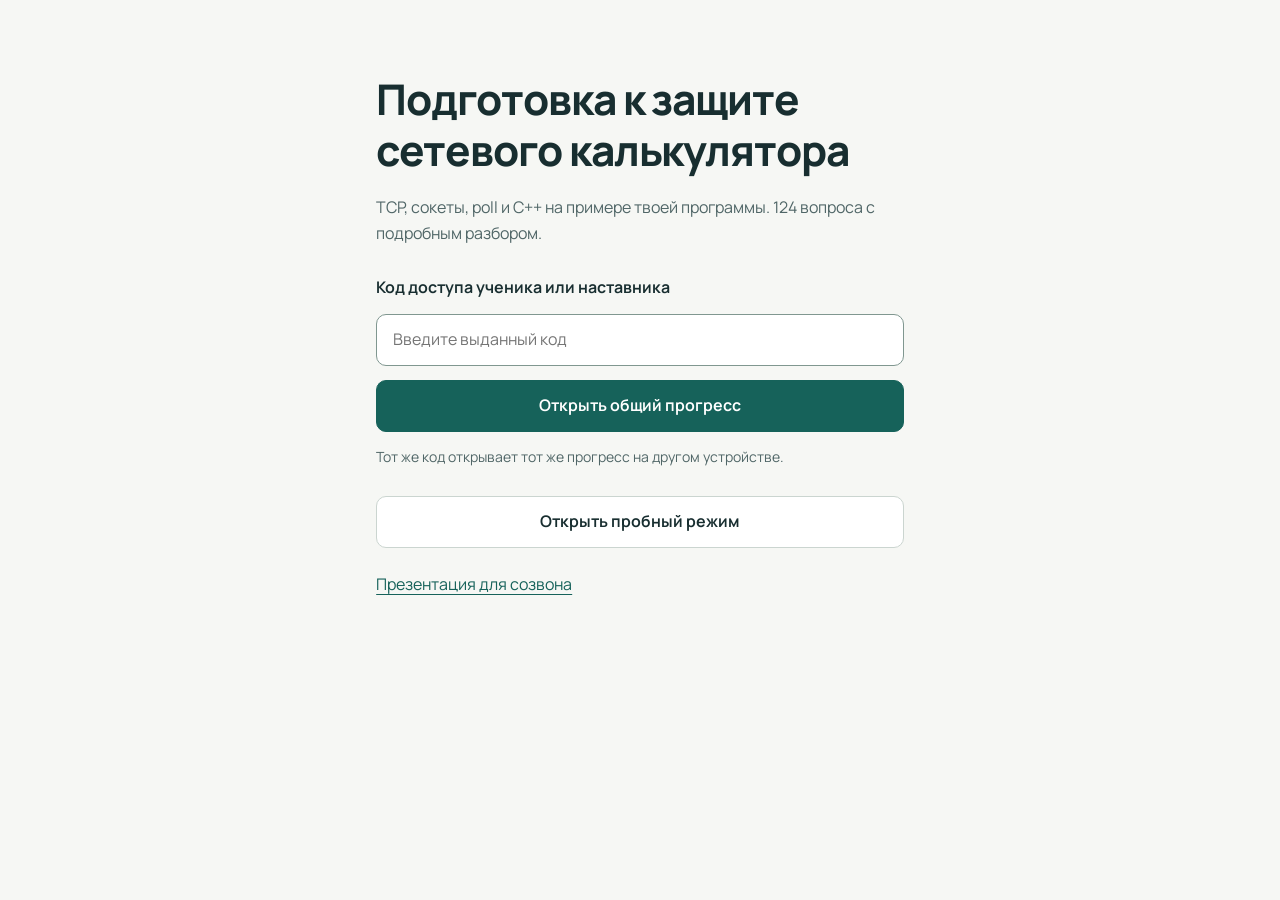
==== index.html @ bf2883ff "Add TCP calculator defense trainer and presentation" ====
<!doctype html>
<html lang="ru">
<head>
  <meta charset="utf-8">
  <meta name="viewport" content="width=device-width, initial-scale=1">
  <meta name="theme-color" content="#16625a">
  <meta name="description" content="Подготовка к защите сетевого калькулятора: TCP, сокеты, poll и C++ с разбором исходного кода.">
  <title>Сетевой калькулятор · Подготовка к защите</title>
  <link rel="icon" href="data:,">
  <link rel="stylesheet" href="style.css">
  <script src="config.js"></script>
  <script type="module" src="app.js"></script>
</head>
<body>
  <a class="skip" href="#main">К содержимому</a>
  <div id="app"><main class="loading"><h1>Сетевой калькулятор</h1><p>Загружаем материалы подготовки…</p></main></div>
  <noscript>Для карточек нужен JavaScript. Презентацию можно открыть отдельно.</noscript>
</body>
</html>
---- style.css ----
@font-face{font-family:Manrope;src:url('assets/Manrope.ttf') format('truetype');font-weight:200 800;font-display:swap}
:root{color-scheme:light;--paper:#f6f7f4;--white:#fff;--ink:#182e30;--accent:#16625a;--soft:#e3efeb;--muted:#506667;--line:#cbd5d0;--danger:#a63c35;--bad:#fff1ed;--radius:14px;--space:24px;font-family:Manrope,Arial,sans-serif;color:var(--ink);background:var(--paper);font-size:16px;line-height:1.6}
*{box-sizing:border-box}body{margin:0}button,input,select{font:inherit}button,a,input,summary{touch-action:manipulation}button{cursor:pointer}button:disabled{cursor:not-allowed;opacity:.55}button,.button{border:1px solid var(--line);background:var(--white);color:var(--ink);padding:12px 20px;border-radius:10px;min-height:48px;font-weight:650;text-decoration:none;display:inline-flex;align-items:center;justify-content:center;gap:10px}button:hover:not(:disabled),.button:hover{border-color:var(--accent);background:var(--soft)}button.primary,.button.primary{background:var(--accent);border-color:var(--accent);color:white}button.primary:hover:not(:disabled){background:#104f48}button.quiet{background:transparent;border-color:transparent;padding:10px 14px}button.danger{color:var(--danger)}a{color:var(--accent);text-underline-offset:4px}:focus-visible{outline:3px solid #c47724;outline-offset:4px}::selection{background:#bce4d8;color:#112c26}input{caret-color:var(--accent)}*{scrollbar-color:#99b4ab var(--paper);scrollbar-width:thin}
h1,h2,h3,p{margin:0}h1{font-size:clamp(28px,3.3vw,43px);line-height:1.2;letter-spacing:-.025em;font-weight:750;max-width:24ch}h2{font-size:clamp(23px,2.4vw,30px);line-height:1.35;letter-spacing:-.02em;font-weight:730}h3{font-size:18px;line-height:1.4}p{max-width:72ch}p+p{margin-top:16px}small,.small{font-size:14px}.muted{color:var(--muted)}.skip{position:absolute;top:-100px;left:16px;z-index:30;background:white;padding:12px}.skip:focus{top:12px}.loading{max-width:900px;margin:10vh auto;padding:24px}
.shell{display:grid;grid-template-columns:248px minmax(0,1fr);min-height:100dvh}.side{background:#eaf0eb;padding:32px 22px;border-right:1px solid var(--line);position:sticky;top:0;height:100dvh;display:flex;flex-direction:column;gap:32px}.brand{font-size:19px;line-height:1.3;font-weight:800;text-decoration:none;color:var(--ink)}.brand small{display:block;margin-top:8px;font-weight:500;color:var(--muted)}nav{display:grid;gap:8px}nav button{justify-content:flex-start;background:transparent;border-color:transparent}nav button[aria-current=page]{background:var(--white);border-color:var(--line)}.side-bottom{margin-top:auto;font-size:13px;color:var(--muted);display:grid;gap:12px}.side-bottom strong{font-size:14px;color:var(--ink)}.main-wrap{padding:34px clamp(22px,4vw,66px) 64px;min-width:0;max-width:1280px;width:100%;margin:0 auto}.top{display:flex;align-items:center;justify-content:space-between;gap:20px;margin-bottom:34px;color:var(--muted);font-size:14px}.sync{display:flex;align-items:center;gap:8px;flex-wrap:wrap}.sync[data-kind=ok]{color:var(--accent)}.sync[data-kind=error]{color:var(--danger)}.main{min-width:0}.intro{display:grid;gap:20px;margin-bottom:32px}.intro>p{font-size:17px;color:var(--muted)}.actions{display:flex;gap:12px;flex-wrap:wrap;align-items:center}.study-start{margin:28px 0 42px;padding:28px 0;border-top:1px solid var(--line);border-bottom:1px solid var(--line);display:flex;justify-content:space-between;align-items:center;gap:24px}.study-start p{margin-top:7px;color:var(--muted)}.stats-line{display:flex;gap:28px;flex-wrap:wrap;margin:22px 0 12px;font-size:15px}.stats-line strong{font-size:22px;font-variant-numeric:tabular-nums;margin-right:6px}.progress{height:7px;background:#dbe4de;overflow:hidden;border-radius:5px}.progress span{display:block;height:100%;background:var(--accent)}.program-head{display:flex;justify-content:space-between;gap:16px;align-items:center;margin:36px 0 18px}.topic-list{display:grid}.topic-row{display:grid;grid-template-columns:minmax(0,1fr) auto;gap:18px;padding:19px 0;border-bottom:1px solid var(--line);align-items:center}.topic-row h3{font-size:17px}.topic-row p{font-size:14px;color:var(--muted);margin-top:4px}.topic-right{display:flex;align-items:center;gap:18px;font-variant-numeric:tabular-nums}.topic-right span{font-size:14px;color:var(--muted)}.notice{padding:18px 22px;border:1px solid var(--line);border-radius:var(--radius);background:white;margin:22px 0}.notice.error{background:var(--bad);border-color:#e2b2a8;color:#823029}.notice.info{background:var(--soft)}.notice h3{margin-bottom:6px}.notice p{font-size:15px}
.quiz-top{display:flex;gap:16px;justify-content:space-between;align-items:center;margin-bottom:14px;font-size:14px;color:var(--muted)}.question-sheet{background:white;border:1px solid var(--line);border-radius:var(--radius);padding:clamp(22px,3.5vw,44px);margin:24px 0}.question-sheet h1{font-size:clamp(24px,2.4vw,32px);max-width:34ch}.question-sheet .context{margin:16px 0 25px;color:var(--muted);font-size:14px;overflow-wrap:anywhere}.answers{display:grid;gap:12px;margin-top:28px}.answer{display:grid;grid-template-columns:28px minmax(0,1fr);justify-content:start;text-align:left;padding:16px 18px;font-weight:550;line-height:1.5;min-height:68px}.answer .number{font-size:13px;color:var(--muted);padding-top:3px}.answer:disabled{opacity:1;cursor:default}.answer.correct{background:#e6f2eb;border-color:#4b8b65}.answer.incorrect{background:var(--bad);border-color:#b75142}.answer.selected{border-color:var(--accent);background:var(--soft)}.answer-label{display:block;font-size:13px;font-weight:750;margin-top:7px}.feedback{margin-top:28px;padding-top:26px;border-top:1px solid var(--line);animation:reveal .2s ease-out}.feedback h2{font-size:23px;margin-bottom:12px}.feedback.good h2{color:var(--accent)}.feedback.bad h2{color:var(--danger)}.feedback p{font-size:16px}.level-change{font-size:14px!important;color:var(--muted);margin-top:15px}.code-details{margin-top:22px}.code-details summary,details.review summary{cursor:pointer;font-weight:650;min-height:44px;padding:10px 0}.code-details pre{white-space:pre;overflow:auto;background:#142e30;color:#e6f2ed;padding:20px;border-radius:10px;font:14px/1.7 Consolas,monospace;tab-size:2;max-height:480px}.oral{background:#f0f3ee;margin-top:24px;padding:20px;border-radius:10px}.oral strong{display:block;margin-bottom:6px}.oral p{font-size:15px}.wrong-detail{margin-top:18px}.wrong-detail p{margin-top:15px;font-size:15px}.quiz-actions{justify-content:space-between}.result-score{font-size:42px;font-weight:750;letter-spacing:-.03em;margin:16px 0}.result-score small{font-size:20px;font-weight:500}details.review{border-bottom:1px solid var(--line);padding:14px 0}details.review .feedback{margin:12px 0;border:0;padding:15px 0}.review-status{display:inline-block;width:92px;font-size:13px;color:var(--muted)}.review-status.bad{color:var(--danger)}.review-status.good{color:var(--accent)}.rules{display:grid;gap:26px;margin-top:30px}.rules article{max-width:72ch}.rules h2{font-size:22px;margin-bottom:8px}.rules ol,.rules ul{padding-left:23px}.rules li{margin:10px 0}.login{max-width:630px;margin:40px auto}.login h1{margin-bottom:20px}.login form{display:grid;gap:14px;margin:28px 0}.login label{font-weight:650}.login input{width:100%;min-height:52px;border:1px solid #809790;border-radius:10px;padding:12px 16px;background:white;color:var(--ink)}.login .actions button{width:100%}.empty{padding:32px 0;color:var(--muted)}.table-wrap{overflow:auto}table{border-collapse:collapse;width:100%;font-size:14px;margin-top:24px}th,td{text-align:left;padding:14px 12px;border-bottom:1px solid var(--line);vertical-align:top}th{font-weight:750}td:first-child{max-width:42ch}td:not(:first-child){font-variant-numeric:tabular-nums;white-space:nowrap}.document-link{display:block;margin-top:24px}.filter{display:flex;gap:14px;margin:26px 0;flex-wrap:wrap}.filter input{border:1px solid var(--line);border-radius:9px;padding:10px 14px;min-height:46px;min-width:220px}.filter select{border:1px solid var(--line);border-radius:9px;padding:10px 12px;background:white;color:var(--ink);max-width:100%}@keyframes reveal{from{filter:brightness(.98)}to{filter:brightness(1)}}
@media(max-width:850px){.shell{display:block}.side{position:relative;height:auto;display:block;padding:18px 20px;border-right:0;border-bottom:1px solid var(--line)}.brand{font-size:16px}.brand small{display:none}nav{display:grid;grid-template-columns:1fr 1fr;gap:4px;margin-top:15px}nav button{white-space:nowrap;font-size:14px;padding:8px 12px;min-height:44px}.side-bottom{display:none}.main-wrap{padding:24px 20px 44px}.top{margin-bottom:24px;font-size:13px;align-items:start}.study-start{display:block}.study-start .actions{margin-top:22px}.question-sheet{padding:24px 20px}.topic-right{gap:12px}.topic-right button{font-size:14px;padding:8px 13px}.stats-line{gap:18px}.question-sheet .context{margin-bottom:16px}.quiz-top{align-items:start}.quiz-actions{gap:12px}.quiz-actions .primary{width:100%;order:-1}.login{margin-top:16px}.topic-row p{max-width:28ch}}
@media(max-width:480px){.topic-row{gap:12px}.topic-right{display:grid;gap:5px;justify-items:end}.stats-line{gap:10px 20px}.stats-line strong{font-size:19px}.stats-line span{font-size:13px}.question-sheet{margin-left:-8px;margin-right:-8px;padding:22px 16px}.answer{padding:14px 12px;gap:4px}.main-wrap{padding-left:18px;padding-right:18px}.program-head{display:block}.program-head p{margin-top:6px}.top>button{padding:5px;min-height:34px}.review-status{display:block;width:auto}.filter input{width:100%}}
@media(prefers-reduced-motion:reduce){*,*::before,*::after{animation:none!important;transition:none!important;scroll-behavior:auto!important}}
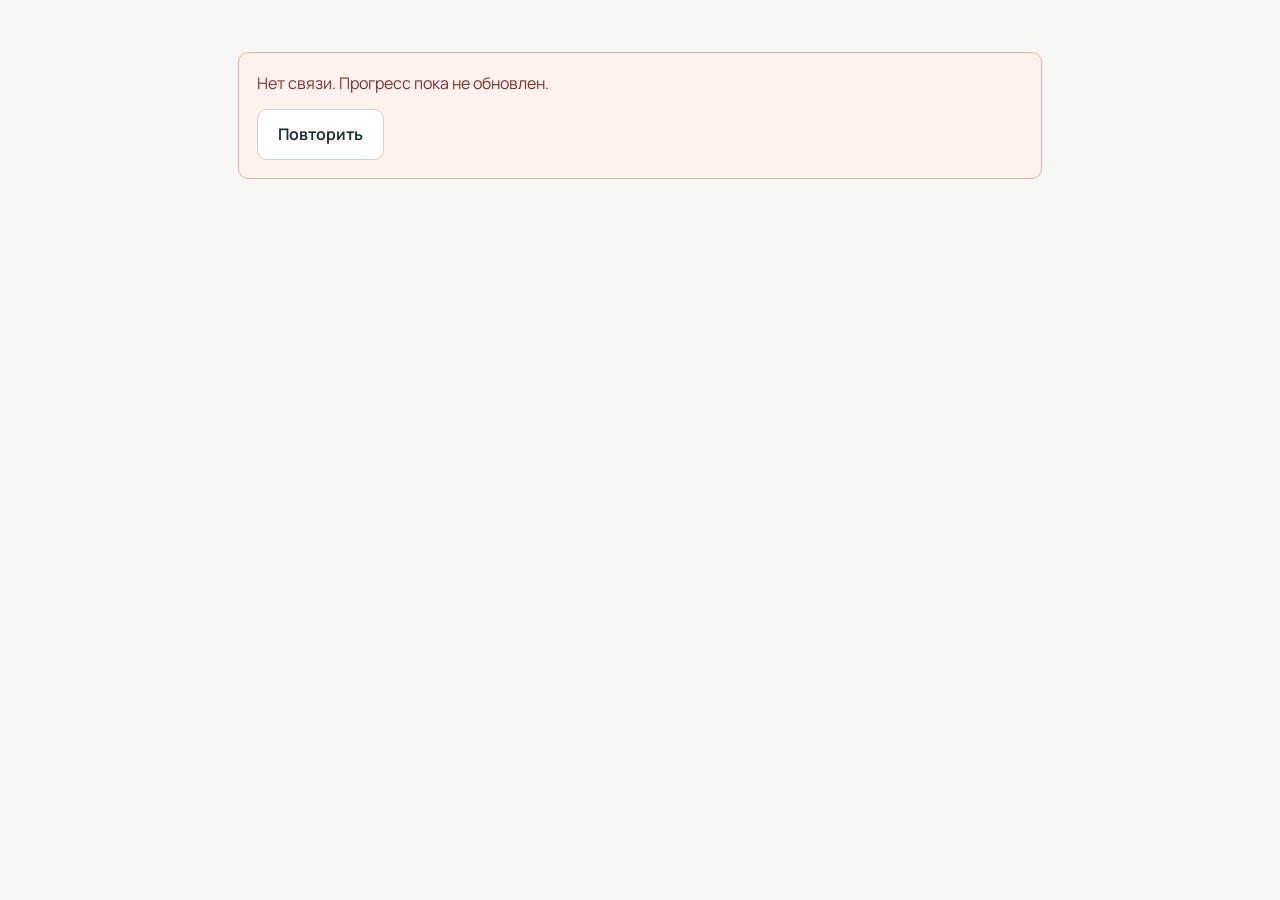
==== commit cc080c64: "Simplify trainer to shared tickets, topics and final test" ====
--- a/index.html
+++ b/index.html
@@ -4,8 +4,7 @@
   <meta charset="utf-8">
   <meta name="viewport" content="width=device-width, initial-scale=1">
   <meta name="theme-color" content="#16625a">
-  <meta name="description" content="Подготовка к защите сетевого калькулятора: TCP, сокеты, poll и C++ с разбором исходного кода.">
-  <title>Сетевой калькулятор · Подготовка к защите</title>
+  <title>Подготовка к защите</title>
   <link rel="icon" href="data:,">
   <link rel="stylesheet" href="style.css">
   <script src="config.js"></script>
@@ -13,7 +12,7 @@
 </head>
 <body>
   <a class="skip" href="#main">К содержимому</a>
-  <div id="app"><main class="loading"><h1>Сетевой калькулятор</h1><p>Загружаем материалы подготовки…</p></main></div>
-  <noscript>Для карточек нужен JavaScript. Презентацию можно открыть отдельно.</noscript>
+  <div id="app"><main><p>Загрузка…</p></main></div>
+  <noscript>Для билетов нужен JavaScript.</noscript>
 </body>
 </html>
--- a/style.css
+++ b/style.css
@@ -1,9 +1,7 @@
 @font-face{font-family:Manrope;src:url('assets/Manrope.ttf') format('truetype');font-weight:200 800;font-display:swap}
-:root{color-scheme:light;--paper:#f6f7f4;--white:#fff;--ink:#182e30;--accent:#16625a;--soft:#e3efeb;--muted:#506667;--line:#cbd5d0;--danger:#a63c35;--bad:#fff1ed;--radius:14px;--space:24px;font-family:Manrope,Arial,sans-serif;color:var(--ink);background:var(--paper);font-size:16px;line-height:1.6}
-*{box-sizing:border-box}body{margin:0}button,input,select{font:inherit}button,a,input,summary{touch-action:manipulation}button{cursor:pointer}button:disabled{cursor:not-allowed;opacity:.55}button,.button{border:1px solid var(--line);background:var(--white);color:var(--ink);padding:12px 20px;border-radius:10px;min-height:48px;font-weight:650;text-decoration:none;display:inline-flex;align-items:center;justify-content:center;gap:10px}button:hover:not(:disabled),.button:hover{border-color:var(--accent);background:var(--soft)}button.primary,.button.primary{background:var(--accent);border-color:var(--accent);color:white}button.primary:hover:not(:disabled){background:#104f48}button.quiet{background:transparent;border-color:transparent;padding:10px 14px}button.danger{color:var(--danger)}a{color:var(--accent);text-underline-offset:4px}:focus-visible{outline:3px solid #c47724;outline-offset:4px}::selection{background:#bce4d8;color:#112c26}input{caret-color:var(--accent)}*{scrollbar-color:#99b4ab var(--paper);scrollbar-width:thin}
-h1,h2,h3,p{margin:0}h1{font-size:clamp(28px,3.3vw,43px);line-height:1.2;letter-spacing:-.025em;font-weight:750;max-width:24ch}h2{font-size:clamp(23px,2.4vw,30px);line-height:1.35;letter-spacing:-.02em;font-weight:730}h3{font-size:18px;line-height:1.4}p{max-width:72ch}p+p{margin-top:16px}small,.small{font-size:14px}.muted{color:var(--muted)}.skip{position:absolute;top:-100px;left:16px;z-index:30;background:white;padding:12px}.skip:focus{top:12px}.loading{max-width:900px;margin:10vh auto;padding:24px}
-.shell{display:grid;grid-template-columns:248px minmax(0,1fr);min-height:100dvh}.side{background:#eaf0eb;padding:32px 22px;border-right:1px solid var(--line);position:sticky;top:0;height:100dvh;display:flex;flex-direction:column;gap:32px}.brand{font-size:19px;line-height:1.3;font-weight:800;text-decoration:none;color:var(--ink)}.brand small{display:block;margin-top:8px;font-weight:500;color:var(--muted)}nav{display:grid;gap:8px}nav button{justify-content:flex-start;background:transparent;border-color:transparent}nav button[aria-current=page]{background:var(--white);border-color:var(--line)}.side-bottom{margin-top:auto;font-size:13px;color:var(--muted);display:grid;gap:12px}.side-bottom strong{font-size:14px;color:var(--ink)}.main-wrap{padding:34px clamp(22px,4vw,66px) 64px;min-width:0;max-width:1280px;width:100%;margin:0 auto}.top{display:flex;align-items:center;justify-content:space-between;gap:20px;margin-bottom:34px;color:var(--muted);font-size:14px}.sync{display:flex;align-items:center;gap:8px;flex-wrap:wrap}.sync[data-kind=ok]{color:var(--accent)}.sync[data-kind=error]{color:var(--danger)}.main{min-width:0}.intro{display:grid;gap:20px;margin-bottom:32px}.intro>p{font-size:17px;color:var(--muted)}.actions{display:flex;gap:12px;flex-wrap:wrap;align-items:center}.study-start{margin:28px 0 42px;padding:28px 0;border-top:1px solid var(--line);border-bottom:1px solid var(--line);display:flex;justify-content:space-between;align-items:center;gap:24px}.study-start p{margin-top:7px;color:var(--muted)}.stats-line{display:flex;gap:28px;flex-wrap:wrap;margin:22px 0 12px;font-size:15px}.stats-line strong{font-size:22px;font-variant-numeric:tabular-nums;margin-right:6px}.progress{height:7px;background:#dbe4de;overflow:hidden;border-radius:5px}.progress span{display:block;height:100%;background:var(--accent)}.program-head{display:flex;justify-content:space-between;gap:16px;align-items:center;margin:36px 0 18px}.topic-list{display:grid}.topic-row{display:grid;grid-template-columns:minmax(0,1fr) auto;gap:18px;padding:19px 0;border-bottom:1px solid var(--line);align-items:center}.topic-row h3{font-size:17px}.topic-row p{font-size:14px;color:var(--muted);margin-top:4px}.topic-right{display:flex;align-items:center;gap:18px;font-variant-numeric:tabular-nums}.topic-right span{font-size:14px;color:var(--muted)}.notice{padding:18px 22px;border:1px solid var(--line);border-radius:var(--radius);background:white;margin:22px 0}.notice.error{background:var(--bad);border-color:#e2b2a8;color:#823029}.notice.info{background:var(--soft)}.notice h3{margin-bottom:6px}.notice p{font-size:15px}
-.quiz-top{display:flex;gap:16px;justify-content:space-between;align-items:center;margin-bottom:14px;font-size:14px;color:var(--muted)}.question-sheet{background:white;border:1px solid var(--line);border-radius:var(--radius);padding:clamp(22px,3.5vw,44px);margin:24px 0}.question-sheet h1{font-size:clamp(24px,2.4vw,32px);max-width:34ch}.question-sheet .context{margin:16px 0 25px;color:var(--muted);font-size:14px;overflow-wrap:anywhere}.answers{display:grid;gap:12px;margin-top:28px}.answer{display:grid;grid-template-columns:28px minmax(0,1fr);justify-content:start;text-align:left;padding:16px 18px;font-weight:550;line-height:1.5;min-height:68px}.answer .number{font-size:13px;color:var(--muted);padding-top:3px}.answer:disabled{opacity:1;cursor:default}.answer.correct{background:#e6f2eb;border-color:#4b8b65}.answer.incorrect{background:var(--bad);border-color:#b75142}.answer.selected{border-color:var(--accent);background:var(--soft)}.answer-label{display:block;font-size:13px;font-weight:750;margin-top:7px}.feedback{margin-top:28px;padding-top:26px;border-top:1px solid var(--line);animation:reveal .2s ease-out}.feedback h2{font-size:23px;margin-bottom:12px}.feedback.good h2{color:var(--accent)}.feedback.bad h2{color:var(--danger)}.feedback p{font-size:16px}.level-change{font-size:14px!important;color:var(--muted);margin-top:15px}.code-details{margin-top:22px}.code-details summary,details.review summary{cursor:pointer;font-weight:650;min-height:44px;padding:10px 0}.code-details pre{white-space:pre;overflow:auto;background:#142e30;color:#e6f2ed;padding:20px;border-radius:10px;font:14px/1.7 Consolas,monospace;tab-size:2;max-height:480px}.oral{background:#f0f3ee;margin-top:24px;padding:20px;border-radius:10px}.oral strong{display:block;margin-bottom:6px}.oral p{font-size:15px}.wrong-detail{margin-top:18px}.wrong-detail p{margin-top:15px;font-size:15px}.quiz-actions{justify-content:space-between}.result-score{font-size:42px;font-weight:750;letter-spacing:-.03em;margin:16px 0}.result-score small{font-size:20px;font-weight:500}details.review{border-bottom:1px solid var(--line);padding:14px 0}details.review .feedback{margin:12px 0;border:0;padding:15px 0}.review-status{display:inline-block;width:92px;font-size:13px;color:var(--muted)}.review-status.bad{color:var(--danger)}.review-status.good{color:var(--accent)}.rules{display:grid;gap:26px;margin-top:30px}.rules article{max-width:72ch}.rules h2{font-size:22px;margin-bottom:8px}.rules ol,.rules ul{padding-left:23px}.rules li{margin:10px 0}.login{max-width:630px;margin:40px auto}.login h1{margin-bottom:20px}.login form{display:grid;gap:14px;margin:28px 0}.login label{font-weight:650}.login input{width:100%;min-height:52px;border:1px solid #809790;border-radius:10px;padding:12px 16px;background:white;color:var(--ink)}.login .actions button{width:100%}.empty{padding:32px 0;color:var(--muted)}.table-wrap{overflow:auto}table{border-collapse:collapse;width:100%;font-size:14px;margin-top:24px}th,td{text-align:left;padding:14px 12px;border-bottom:1px solid var(--line);vertical-align:top}th{font-weight:750}td:first-child{max-width:42ch}td:not(:first-child){font-variant-numeric:tabular-nums;white-space:nowrap}.document-link{display:block;margin-top:24px}.filter{display:flex;gap:14px;margin:26px 0;flex-wrap:wrap}.filter input{border:1px solid var(--line);border-radius:9px;padding:10px 14px;min-height:46px;min-width:220px}.filter select{border:1px solid var(--line);border-radius:9px;padding:10px 12px;background:white;color:var(--ink);max-width:100%}@keyframes reveal{from{filter:brightness(.98)}to{filter:brightness(1)}}
-@media(max-width:850px){.shell{display:block}.side{position:relative;height:auto;display:block;padding:18px 20px;border-right:0;border-bottom:1px solid var(--line)}.brand{font-size:16px}.brand small{display:none}nav{display:grid;grid-template-columns:1fr 1fr;gap:4px;margin-top:15px}nav button{white-space:nowrap;font-size:14px;padding:8px 12px;min-height:44px}.side-bottom{display:none}.main-wrap{padding:24px 20px 44px}.top{margin-bottom:24px;font-size:13px;align-items:start}.study-start{display:block}.study-start .actions{margin-top:22px}.question-sheet{padding:24px 20px}.topic-right{gap:12px}.topic-right button{font-size:14px;padding:8px 13px}.stats-line{gap:18px}.question-sheet .context{margin-bottom:16px}.quiz-top{align-items:start}.quiz-actions{gap:12px}.quiz-actions .primary{width:100%;order:-1}.login{margin-top:16px}.topic-row p{max-width:28ch}}
-@media(max-width:480px){.topic-row{gap:12px}.topic-right{display:grid;gap:5px;justify-items:end}.stats-line{gap:10px 20px}.stats-line strong{font-size:19px}.stats-line span{font-size:13px}.question-sheet{margin-left:-8px;margin-right:-8px;padding:22px 16px}.answer{padding:14px 12px;gap:4px}.main-wrap{padding-left:18px;padding-right:18px}.program-head{display:block}.program-head p{margin-top:6px}.top>button{padding:5px;min-height:34px}.review-status{display:block;width:auto}.filter input{width:100%}}
-@media(prefers-reduced-motion:reduce){*,*::before,*::after{animation:none!important;transition:none!important;scroll-behavior:auto!important}}
+:root{--paper:#f6f7f4;--ink:#182e30;--accent:#16625a;--soft:#e3efeb;--muted:#506667;--line:#cbd5d0;--bad:#a63c35;font-family:Manrope,Arial,sans-serif;font-size:16px;line-height:1.6;color:var(--ink);background:var(--paper);color-scheme:light}
+*{box-sizing:border-box}body{margin:0}main{max-width:860px;margin:0 auto;padding:52px 28px 72px}h1,h2,p{margin:0}h1{font-size:clamp(27px,4vw,36px);line-height:1.25;letter-spacing:-.025em;font-weight:750}h2{font-size:22px;line-height:1.4;margin-bottom:12px}p+p{margin-top:14px}button{font:inherit;font-weight:650;min-height:48px;padding:12px 20px;border:1px solid var(--line);border-radius:10px;background:#fff;color:var(--ink);cursor:pointer;touch-action:manipulation}button:hover:not(:disabled){border-color:var(--accent);background:var(--soft)}button.primary{background:var(--accent);border-color:var(--accent);color:#fff}button.primary:hover:not(:disabled){background:#104f48}button:disabled{opacity:.5;cursor:default}:focus-visible{outline:3px solid #b87320;outline-offset:4px}::selection{background:#bce4d8;color:#112c26}a{color:var(--accent);text-underline-offset:4px}*{scrollbar-color:#99b4ab var(--paper);scrollbar-width:thin}.skip{position:absolute;top:-100px;left:16px;background:#fff;padding:12px}.skip:focus{top:12px}
+.progress-label{font-size:15px;color:var(--muted);margin:24px 0 10px;font-variant-numeric:tabular-nums}.progress{height:6px;border-radius:4px;background:#dbe4de;overflow:hidden}.progress span{display:block;height:100%;background:var(--accent)}.start-actions{display:flex;gap:12px;margin:26px 0 34px;flex-wrap:wrap}.topics{border-top:1px solid var(--line)}.topic{display:grid;grid-template-columns:minmax(0,1fr) auto;gap:20px;padding:17px 0;border-bottom:1px solid var(--line);align-items:center}.topic-count{font-size:14px;color:var(--muted);white-space:nowrap;font-variant-numeric:tabular-nums}.topic.done{color:var(--accent)}.topic.done .topic-count{color:var(--accent);font-weight:700}
+.question-top{display:flex;align-items:center;justify-content:space-between;gap:16px;margin-bottom:24px}.question-top button{background:transparent;border:0;padding-left:0}.question-top>span{font-size:14px;color:var(--muted);white-space:nowrap}.question{font-size:clamp(25px,3.6vw,32px);margin:32px 0 28px;max-width:38ch}.answers{display:grid;gap:12px}.answer{display:grid;grid-template-columns:22px minmax(0,1fr);gap:14px;text-align:left;font-weight:550;line-height:1.5;padding:18px 20px}.answer:disabled{opacity:1}.answer .number{color:var(--muted);font-size:13px;padding-top:3px}.answer small{display:block;font-size:13px;font-weight:750;margin-top:8px}.answer.correct{background:#e6f2eb;border-color:#4b8b65}.answer.incorrect{background:#fff1ed;border-color:#b75142}.answer.selected{background:var(--soft);border-color:var(--accent)}.explanation{margin-top:30px;border-top:1px solid var(--line);padding-top:26px}.explanation p{max-width:70ch}.explanation details{margin-top:20px}.explanation h2{color:var(--accent)}summary{cursor:pointer;min-height:44px;padding:10px 0;font-weight:650}pre{white-space:pre;overflow:auto;max-height:480px;background:#142e30;color:#e6f2ed;border-radius:10px;padding:18px;font:14px/1.65 Consolas,monospace;tab-size:2}.source{font-size:13px;color:var(--muted);overflow-wrap:anywhere}.next{margin-top:30px;display:flex;justify-content:flex-end}.result-score{font-size:24px;margin-top:22px}.review{border-bottom:1px solid var(--line);padding:12px 0}.review .explanation{border:0;margin-top:8px;padding-top:8px}.status{display:inline-block;min-width:95px;font-size:13px;margin-right:8px}.good{color:var(--accent)}.bad{color:var(--bad)}.saved{color:var(--muted);font-size:14px;margin-top:22px}.error{border:1px solid #e2b2a8;background:#fff1ed;border-radius:10px;padding:18px;margin-bottom:24px;color:#823029}.error button{margin-top:12px}.saving{color:var(--muted);font-size:14px;min-height:24px;margin-top:16px}.loading{padding-top:24px}
+@media(max-width:600px){main{padding:30px 20px 48px}.start-actions{display:grid;grid-template-columns:1fr 1fr;gap:10px}.start-actions button{padding:12px 10px;font-size:14px}.topic{font-size:15px;gap:16px;padding:15px 0}.topic-count{font-size:13px}.answer{padding:16px 14px;gap:8px}.question-top{gap:8px}.question-top button{font-size:14px}.question-top>span{font-size:13px}.next button{width:100%}.status{display:block}.question{margin-top:26px}.explanation p{font-size:15px}}
+@media(prefers-reduced-motion:reduce){*{scroll-behavior:auto!important}}
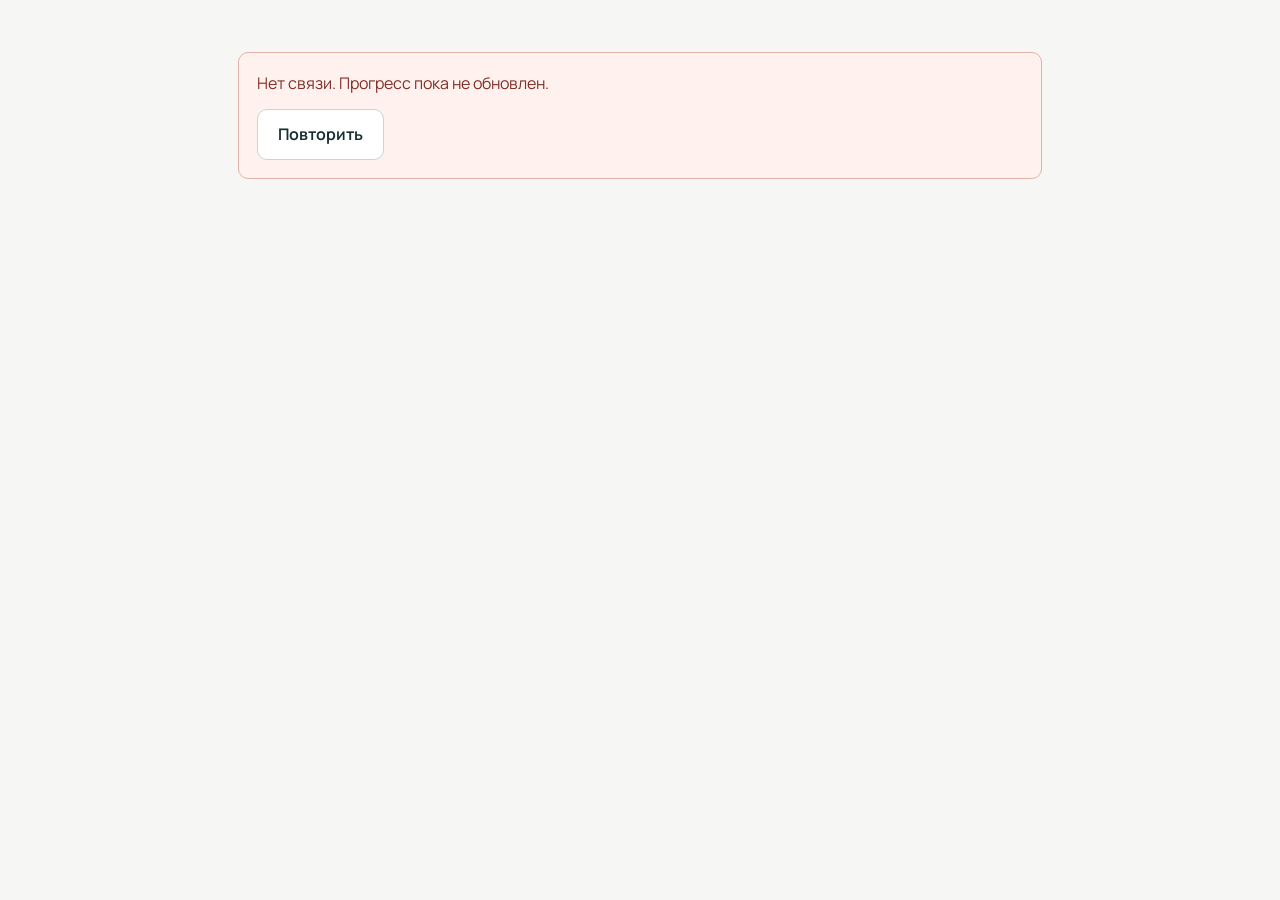
==== commit 670b4a1e: "Highlight syntax and relevant source lines for each question" ====
--- a/index.html
+++ b/index.html
@@ -6,9 +6,9 @@
   <meta name="theme-color" content="#16625a">
   <title>Подготовка к защите</title>
   <link rel="icon" href="data:,">
-  <link rel="stylesheet" href="style.css">
+  <link rel="stylesheet" href="style.css?v=20261001-code">
   <script src="config.js"></script>
-  <script type="module" src="app.js"></script>
+  <script type="module" src="app.js?v=20261001-code"></script>
 </head>
 <body>
   <a class="skip" href="#main">К содержимому</a>
--- a/style.css
+++ b/style.css
@@ -5,3 +5,7 @@
 .question-top{display:flex;align-items:center;justify-content:space-between;gap:16px;margin-bottom:24px}.question-top button{background:transparent;border:0;padding-left:0}.question-top>span{font-size:14px;color:var(--muted);white-space:nowrap}.question{font-size:clamp(25px,3.6vw,32px);margin:32px 0 28px;max-width:38ch}.answers{display:grid;gap:12px}.answer{display:grid;grid-template-columns:22px minmax(0,1fr);gap:14px;text-align:left;font-weight:550;line-height:1.5;padding:18px 20px}.answer:disabled{opacity:1}.answer .number{color:var(--muted);font-size:13px;padding-top:3px}.answer small{display:block;font-size:13px;font-weight:750;margin-top:8px}.answer.correct{background:#e6f2eb;border-color:#4b8b65}.answer.incorrect{background:#fff1ed;border-color:#b75142}.answer.selected{background:var(--soft);border-color:var(--accent)}.explanation{margin-top:30px;border-top:1px solid var(--line);padding-top:26px}.explanation p{max-width:70ch}.explanation details{margin-top:20px}.explanation h2{color:var(--accent)}summary{cursor:pointer;min-height:44px;padding:10px 0;font-weight:650}pre{white-space:pre;overflow:auto;max-height:480px;background:#142e30;color:#e6f2ed;border-radius:10px;padding:18px;font:14px/1.65 Consolas,monospace;tab-size:2}.source{font-size:13px;color:var(--muted);overflow-wrap:anywhere}.next{margin-top:30px;display:flex;justify-content:flex-end}.result-score{font-size:24px;margin-top:22px}.review{border-bottom:1px solid var(--line);padding:12px 0}.review .explanation{border:0;margin-top:8px;padding-top:8px}.status{display:inline-block;min-width:95px;font-size:13px;margin-right:8px}.good{color:var(--accent)}.bad{color:var(--bad)}.saved{color:var(--muted);font-size:14px;margin-top:22px}.error{border:1px solid #e2b2a8;background:#fff1ed;border-radius:10px;padding:18px;margin-bottom:24px;color:#823029}.error button{margin-top:12px}.saving{color:var(--muted);font-size:14px;min-height:24px;margin-top:16px}.loading{padding-top:24px}
 @media(max-width:600px){main{padding:30px 20px 48px}.start-actions{display:grid;grid-template-columns:1fr 1fr;gap:10px}.start-actions button{padding:12px 10px;font-size:14px}.topic{font-size:15px;gap:16px;padding:15px 0}.topic-count{font-size:13px}.answer{padding:16px 14px;gap:8px}.question-top{gap:8px}.question-top button{font-size:14px}.question-top>span{font-size:13px}.next button{width:100%}.status{display:block}.question{margin-top:26px}.explanation p{font-size:15px}}
 @media(prefers-reduced-motion:reduce){*{scroll-behavior:auto!important}}
+
+.theory{margin-top:28px}.theory h3{font-size:17px;line-height:1.4;margin:24px 0 8px;font-weight:700}.theory p{margin-top:0}.memory-image{max-width:620px;margin:28px 0}.memory-image img{display:block;width:100%;height:auto;border-radius:10px}.memory-image figcaption{font-size:13px;line-height:1.6;color:var(--muted);margin-top:10px;max-width:70ch}
+
+.code-guide{font-size:13px;color:var(--muted);margin-top:6px}.explanation .code-note{font-size:14px;margin-top:10px}.source-code{padding:14px 0;scrollbar-color:#789e93 #142e30}.source-code code{display:block;min-width:max-content;font:inherit}.code-line{display:grid;grid-template-columns:4.5ch 1fr;column-gap:14px;padding:0 18px 0 10px;min-height:23.1px;white-space:pre}.line-number{color:#a9bdb7;text-align:right;user-select:none;font-variant-numeric:tabular-nums}.line-number::before{content:attr(data-number)}.code-key-line{background:#244541}.code-key-line .line-number{color:#ffe2a3;font-weight:700}.code-text{white-space:pre}.source-code .hljs-keyword,.source-code .hljs-meta{color:#96cbff}.source-code .hljs-type,.source-code .hljs-built_in{color:#c0d7ff}.source-code .hljs-string,.source-code .hljs-char{color:#f3d799}.source-code .hljs-number,.source-code .hljs-literal{color:#dcb8ef}.source-code .hljs-title{color:#91dfc1}.source-code .hljs-comment{color:#a9bdb7;font-style:italic}.source-code .hljs-variable,.source-code .hljs-symbol{color:#f4bdac}.source-code ::selection{background:#54745f;color:#fff}@media(max-width:600px){.source-code{font-size:13px}.code-line{column-gap:10px;padding-right:14px;min-height:21.45px}}
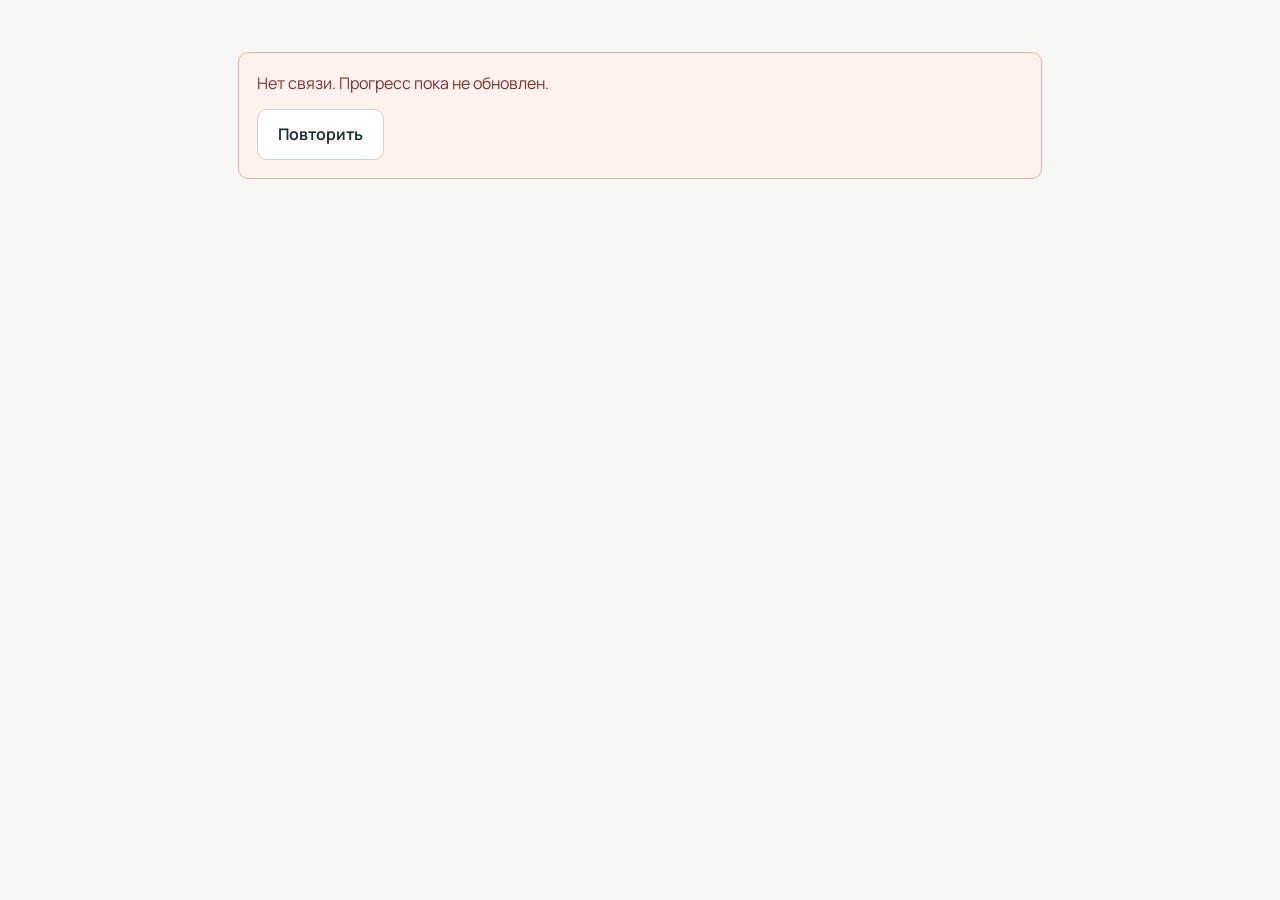
==== commit 6c647362: "Make all defense explanations coherent and self-contained" ====
--- a/index.html
+++ b/index.html
@@ -8,7 +8,7 @@
   <link rel="icon" href="data:,">
   <link rel="stylesheet" href="style.css?v=20261001-code">
   <script src="config.js"></script>
-  <script type="module" src="app.js?v=20261001-code"></script>
+  <script type="module" src="app.js?v=20261001-explanations"></script>
 </head>
 <body>
   <a class="skip" href="#main">К содержимому</a>
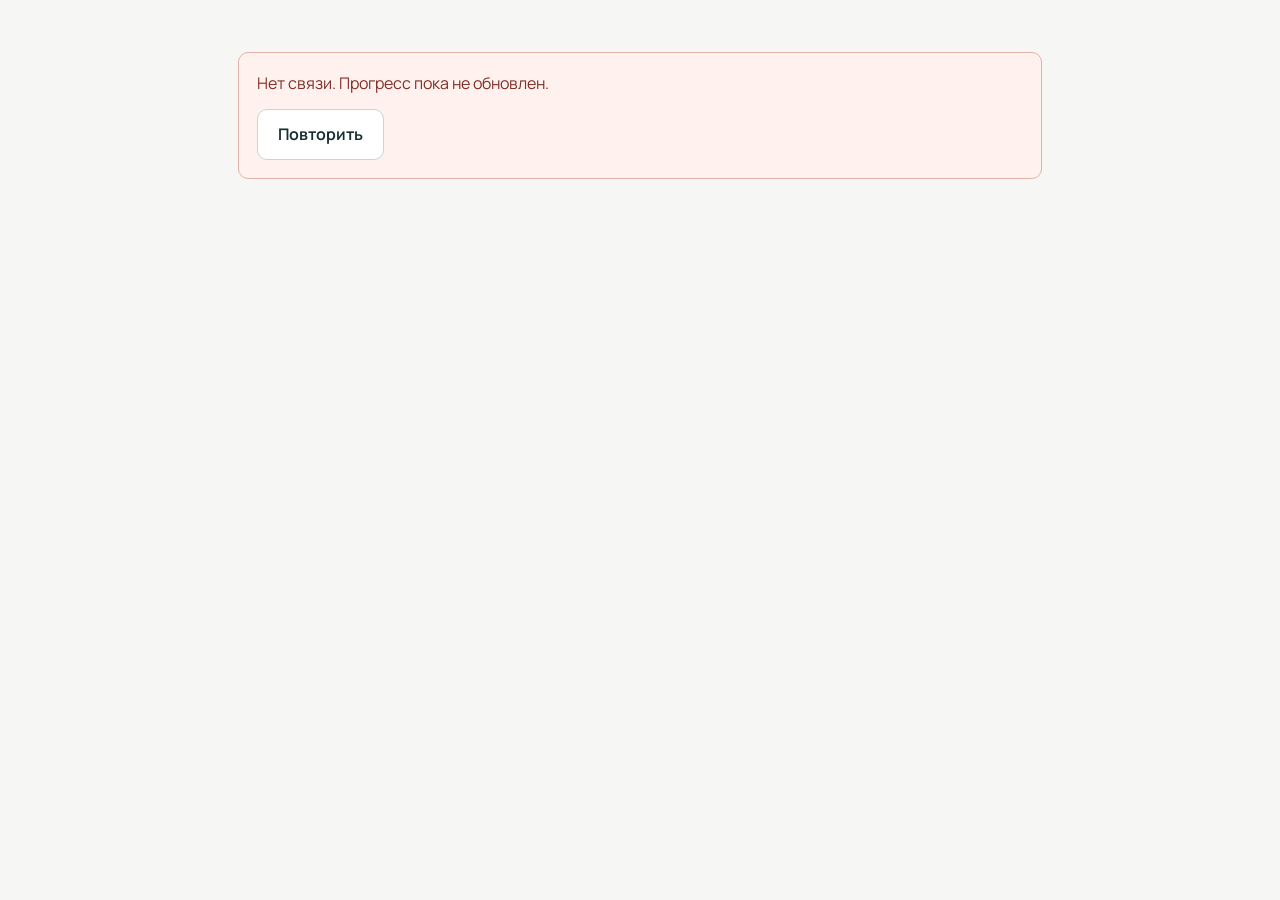
==== commit a033ee5c: "Add concise theory FAQ for the defense" ====
--- a/index.html
+++ b/index.html
@@ -6,9 +6,9 @@
   <meta name="theme-color" content="#16625a">
   <title>Подготовка к защите</title>
   <link rel="icon" href="data:,">
-  <link rel="stylesheet" href="style.css?v=20261001-code">
+  <link rel="stylesheet" href="style.css?v=20261001-faq">
   <script src="config.js"></script>
-  <script type="module" src="app.js?v=20261001-explanations"></script>
+  <script type="module" src="app.js?v=20261001-faq"></script>
 </head>
 <body>
   <a class="skip" href="#main">К содержимому</a>
--- a/style.css
+++ b/style.css
@@ -8,4 +8,6 @@
 
 .theory{margin-top:28px}.theory h3{font-size:17px;line-height:1.4;margin:24px 0 8px;font-weight:700}.theory p{margin-top:0}.memory-image{max-width:620px;margin:28px 0}.memory-image img{display:block;width:100%;height:auto;border-radius:10px}.memory-image figcaption{font-size:13px;line-height:1.6;color:var(--muted);margin-top:10px;max-width:70ch}
 
+.faq-entry{flex-basis:100%;grid-column:1/-1;display:flex;align-items:center;min-height:44px;font-size:15px;font-weight:650}.back-link{display:inline-flex;align-items:center;min-height:48px;margin-bottom:24px;font-weight:650}.faq-intro{margin:16px 0 30px;color:var(--muted);max-width:70ch}.faq-topics{border-top:1px solid var(--line)}.faq-topic{border-bottom:1px solid var(--line)}.faq-topic>summary{padding:18px 0;font-size:17px;line-height:1.5;min-height:48px}.faq-topic>summary h2{display:inline;font:inherit;margin:0}.faq-topic>summary:hover{color:var(--accent)}.faq-topic[open]>summary{color:var(--accent)}.faq-answers{padding:12px 0 28px;max-width:70ch}.faq-item+.faq-item{margin-top:28px}.faq-item h3{font-size:17px;line-height:1.5;margin:0 0 8px;font-weight:700}.faq-item p{margin:0;overflow-wrap:break-word}.faq-page h1{max-width:24ch}@media(max-width:600px){.faq-topic>summary{font-size:16px}.faq-item h3{font-size:16px}.faq-item p{font-size:15px}}
+
 .code-guide{font-size:13px;color:var(--muted);margin-top:6px}.explanation .code-note{font-size:14px;margin-top:10px}.source-code{padding:14px 0;scrollbar-color:#789e93 #142e30}.source-code code{display:block;min-width:max-content;font:inherit}.code-line{display:grid;grid-template-columns:4.5ch 1fr;column-gap:14px;padding:0 18px 0 10px;min-height:23.1px;white-space:pre}.line-number{color:#a9bdb7;text-align:right;user-select:none;font-variant-numeric:tabular-nums}.line-number::before{content:attr(data-number)}.code-key-line{background:#244541}.code-key-line .line-number{color:#ffe2a3;font-weight:700}.code-text{white-space:pre}.source-code .hljs-keyword,.source-code .hljs-meta{color:#96cbff}.source-code .hljs-type,.source-code .hljs-built_in{color:#c0d7ff}.source-code .hljs-string,.source-code .hljs-char{color:#f3d799}.source-code .hljs-number,.source-code .hljs-literal{color:#dcb8ef}.source-code .hljs-title{color:#91dfc1}.source-code .hljs-comment{color:#a9bdb7;font-style:italic}.source-code .hljs-variable,.source-code .hljs-symbol{color:#f4bdac}.source-code ::selection{background:#54745f;color:#fff}@media(max-width:600px){.source-code{font-size:13px}.code-line{column-gap:10px;padding-right:14px;min-height:21.45px}}
